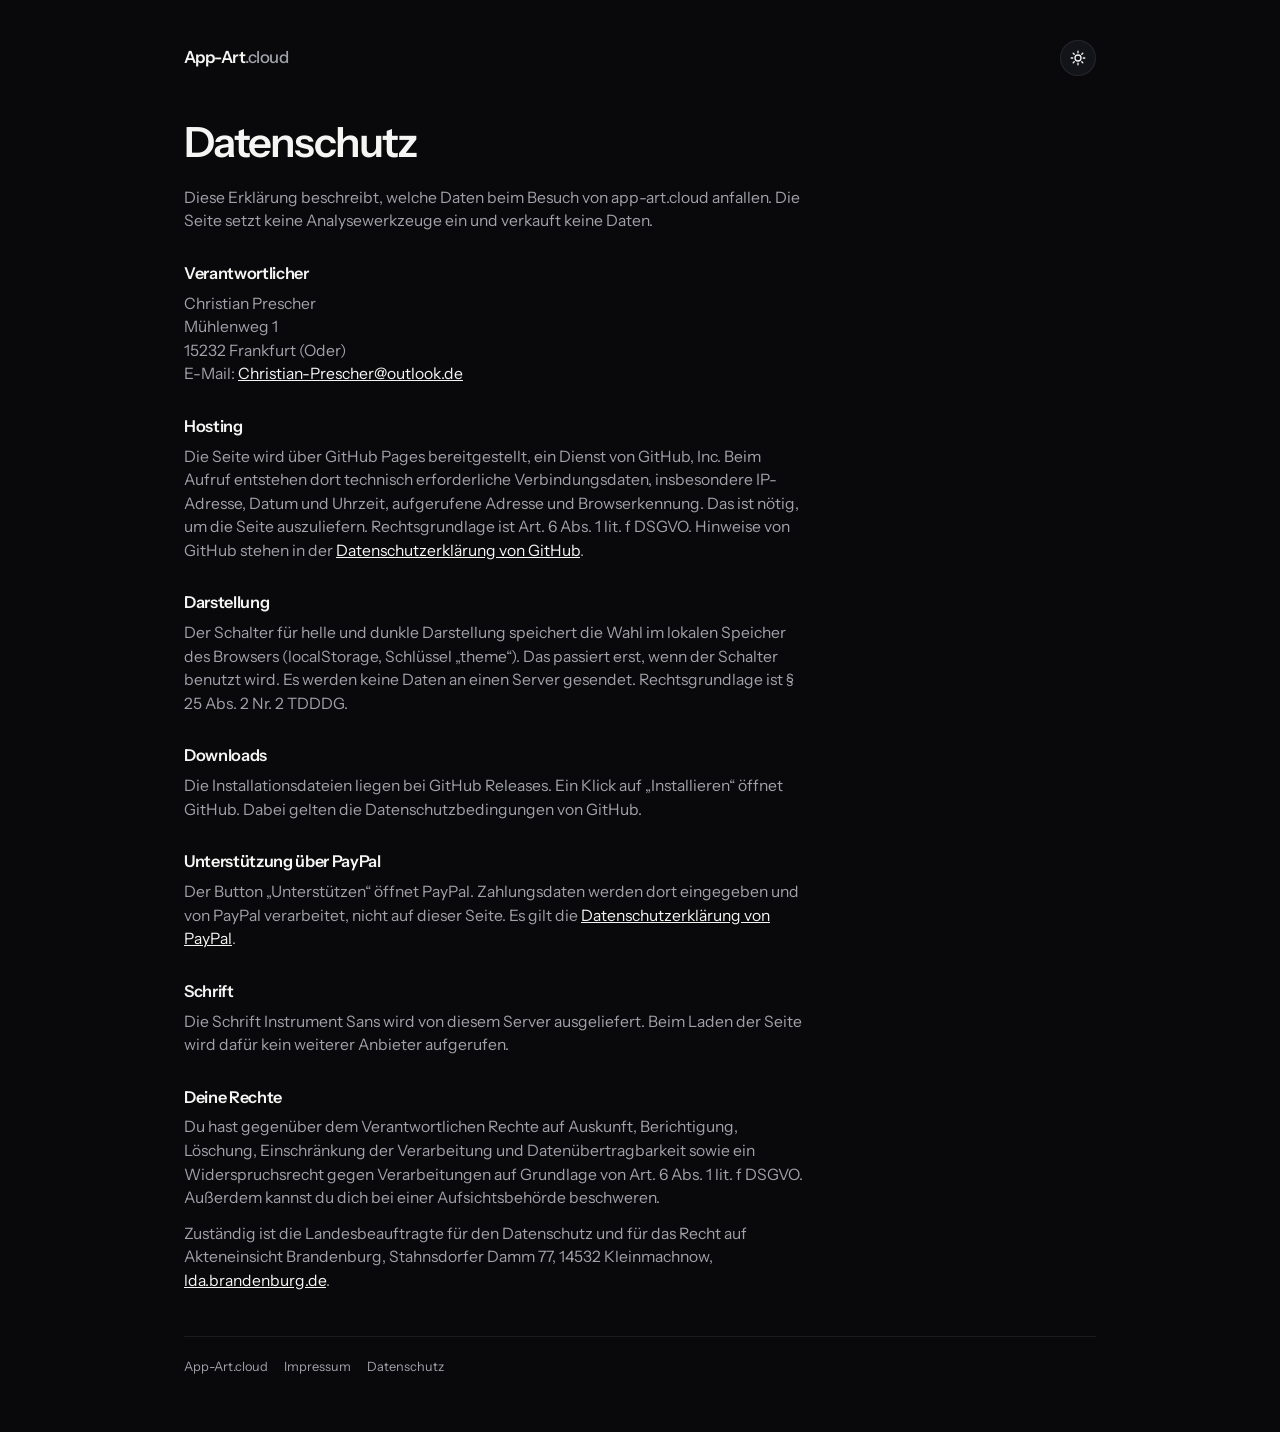
==== datenschutz.html @ 2f068380 "Add imprint and privacy pages, host the font locally The public site names Christian Prescher and ex" ====
<!DOCTYPE html>
<html lang="de">
<head>
    <meta charset="UTF-8">
    <meta name="viewport" content="width=device-width, initial-scale=1.0">
    <title>Datenschutz – App-Art.cloud</title>
    <script>
        try {
            if (localStorage.getItem('theme') === 'light') {
                document.documentElement.classList.add('light');
            }
        } catch (e) {}
    </script>
    <link rel="stylesheet" href="/assets/legal.css">
</head>
<body>
    <div class="page">
        <header class="top">
            <a class="wordmark" href="/">App-Art<span>.cloud</span></a>
            <button class="theme-toggle" id="themeToggle" type="button" aria-pressed="false" aria-label="Helle Darstellung">
                <svg viewBox="0 0 24 24" width="18" height="18" aria-hidden="true" fill="none" stroke="currentColor" stroke-width="1.75" stroke-linecap="round">
                    <circle cx="12" cy="12" r="4"></circle>
                    <path d="M12 3v2M12 19v2M3 12h2M19 12h2M5.6 5.6l1.4 1.4M17 17l1.4 1.4M18.4 5.6 17 7M7 17l-1.4 1.4"></path>
                </svg>
            </button>
        </header>

        <article class="legal">
            <h1>Datenschutz</h1>
            <p>Diese Erklärung beschreibt, welche Daten beim Besuch von app-art.cloud anfallen. Die Seite setzt keine Analysewerkzeuge ein und verkauft keine Daten.</p>

            <h2>Verantwortlicher</h2>
            <address>
                Christian Prescher<br>
                Mühlenweg 1<br>
                15232 Frankfurt (Oder)
            </address>
            <p>E-Mail: <a href="mailto:Christian-Prescher@outlook.de">Christian-Prescher@outlook.de</a></p>

            <h2>Hosting</h2>
            <p>Die Seite wird über GitHub Pages bereitgestellt, ein Dienst von GitHub, Inc. Beim Aufruf entstehen dort technisch erforderliche Verbindungsdaten, insbesondere IP-Adresse, Datum und Uhrzeit, aufgerufene Adresse und Browserkennung. Das ist nötig, um die Seite auszuliefern. Rechtsgrundlage ist Art. 6 Abs. 1 lit. f DSGVO. Hinweise von GitHub stehen in der <a href="https://docs.github.com/en/site-policy/privacy-policies/github-general-privacy-statement" target="_blank" rel="noopener noreferrer">Datenschutzerklärung von GitHub</a>.</p>

            <h2>Darstellung</h2>
            <p>Der Schalter für helle und dunkle Darstellung speichert die Wahl im lokalen Speicher des Browsers (localStorage, Schlüssel „theme“). Das passiert erst, wenn der Schalter benutzt wird. Es werden keine Daten an einen Server gesendet. Rechtsgrundlage ist § 25 Abs. 2 Nr. 2 TDDDG.</p>

            <h2>Downloads</h2>
            <p>Die Installationsdateien liegen bei GitHub Releases. Ein Klick auf „Installieren“ öffnet GitHub. Dabei gelten die Datenschutzbedingungen von GitHub.</p>

            <h2>Unterstützung über PayPal</h2>
            <p>Der Button „Unterstützen“ öffnet PayPal. Zahlungsdaten werden dort eingegeben und von PayPal verarbeitet, nicht auf dieser Seite. Es gilt die <a href="https://www.paypal.com/de/legalhub/privacy-full" target="_blank" rel="noopener noreferrer">Datenschutzerklärung von PayPal</a>.</p>

            <h2>Schrift</h2>
            <p>Die Schrift Instrument Sans wird von diesem Server ausgeliefert. Beim Laden der Seite wird dafür kein weiterer Anbieter aufgerufen.</p>

            <h2>Deine Rechte</h2>
            <p>Du hast gegenüber dem Verantwortlichen Rechte auf Auskunft, Berichtigung, Löschung, Einschränkung der Verarbeitung und Datenübertragbarkeit sowie ein Widerspruchsrecht gegen Verarbeitungen auf Grundlage von Art. 6 Abs. 1 lit. f DSGVO. Außerdem kannst du dich bei einer Aufsichtsbehörde beschweren.</p>
            <p>Zuständig ist die Landesbeauftragte für den Datenschutz und für das Recht auf Akteneinsicht Brandenburg, Stahnsdorfer Damm 77, 14532 Kleinmachnow, <a href="https://www.lda.brandenburg.de" target="_blank" rel="noopener noreferrer">lda.brandenburg.de</a>.</p>
        </article>

        <footer>
            <a href="/">App-Art.cloud</a>
            <a href="/impressum.html">Impressum</a>
            <a href="/datenschutz.html">Datenschutz</a>
        </footer>
    </div>
    <script src="/assets/theme.js"></script>
</body>
</html>
---- assets/legal.css ----
@font-face {
    font-family: "Instrument Sans";
    font-style: normal;
    font-weight: 400;
    font-display: swap;
    src: url("/assets/fonts/instrument-sans-latin-400-normal.woff2") format("woff2");
}
@font-face {
    font-family: "Instrument Sans";
    font-style: normal;
    font-weight: 500;
    font-display: swap;
    src: url("/assets/fonts/instrument-sans-latin-500-normal.woff2") format("woff2");
}
@font-face {
    font-family: "Instrument Sans";
    font-style: normal;
    font-weight: 600;
    font-display: swap;
    src: url("/assets/fonts/instrument-sans-latin-600-normal.woff2") format("woff2");
}

:root {
    --bg: #09090b;
    --card: #12141a;
    --text: #f5f5f4;
    --muted: #a1a1aa;
    --border: rgba(255, 255, 255, 0.08);
    --border-strong: rgba(255, 255, 255, 0.16);
    --focus: #f5f5f4;
}
html.light {
    --bg: #f6f5f3;
    --card: #ffffff;
    --text: #18181b;
    --muted: #71717a;
    --border: #e7e5e4;
    --border-strong: #d6d3d1;
    --focus: #18181b;
}

* { margin: 0; padding: 0; box-sizing: border-box; }

body {
    font-family: "Instrument Sans", system-ui, sans-serif;
    background: var(--bg);
    color: var(--text);
    min-height: 100vh;
    line-height: 1.5;
}

.page {
    max-width: 960px;
    margin: 0 auto;
    padding: 2.5rem 1.5rem 3.5rem;
}

.top {
    display: flex;
    align-items: center;
    justify-content: space-between;
    gap: 1rem;
    margin-bottom: 2.75rem;
}

.wordmark {
    color: var(--text);
    text-decoration: none;
    font-size: 1.05rem;
    font-weight: 600;
    letter-spacing: -0.03em;
}

.wordmark span {
    color: var(--muted);
    font-weight: 500;
}

.theme-toggle {
    width: 36px;
    height: 36px;
    border-radius: 999px;
    border: 1px solid var(--border);
    background: var(--card);
    color: var(--text);
    cursor: pointer;
    display: inline-flex;
    align-items: center;
    justify-content: center;
}

.theme-toggle:hover { border-color: var(--border-strong); }

.legal h1 {
    font-size: clamp(2rem, 4vw, 2.6rem);
    font-weight: 600;
    letter-spacing: -0.04em;
    line-height: 1.1;
    margin-bottom: 1.25rem;
}

.legal h2 {
    font-size: 1.02rem;
    font-weight: 600;
    letter-spacing: -0.02em;
    margin: 1.75rem 0 0.4rem;
}

.legal p,
.legal address {
    color: var(--muted);
    font-style: normal;
    font-size: 0.98rem;
    max-width: 62ch;
}

.legal p + p { margin-top: 0.75rem; }

.legal a { color: var(--text); }

footer {
    margin-top: 2.75rem;
    padding-top: 1.25rem;
    border-top: 1px solid var(--border);
    color: var(--muted);
    font-size: 0.8rem;
    display: flex;
    flex-wrap: wrap;
    gap: 0.35rem 1rem;
}

footer a {
    color: inherit;
    text-decoration: none;
}

footer a:hover { color: var(--text); }

:focus-visible {
    outline: 2px solid var(--focus);
    outline-offset: 3px;
}

@media (max-width: 640px) {
    .page { padding: 1.5rem 1rem 2.5rem; }
}
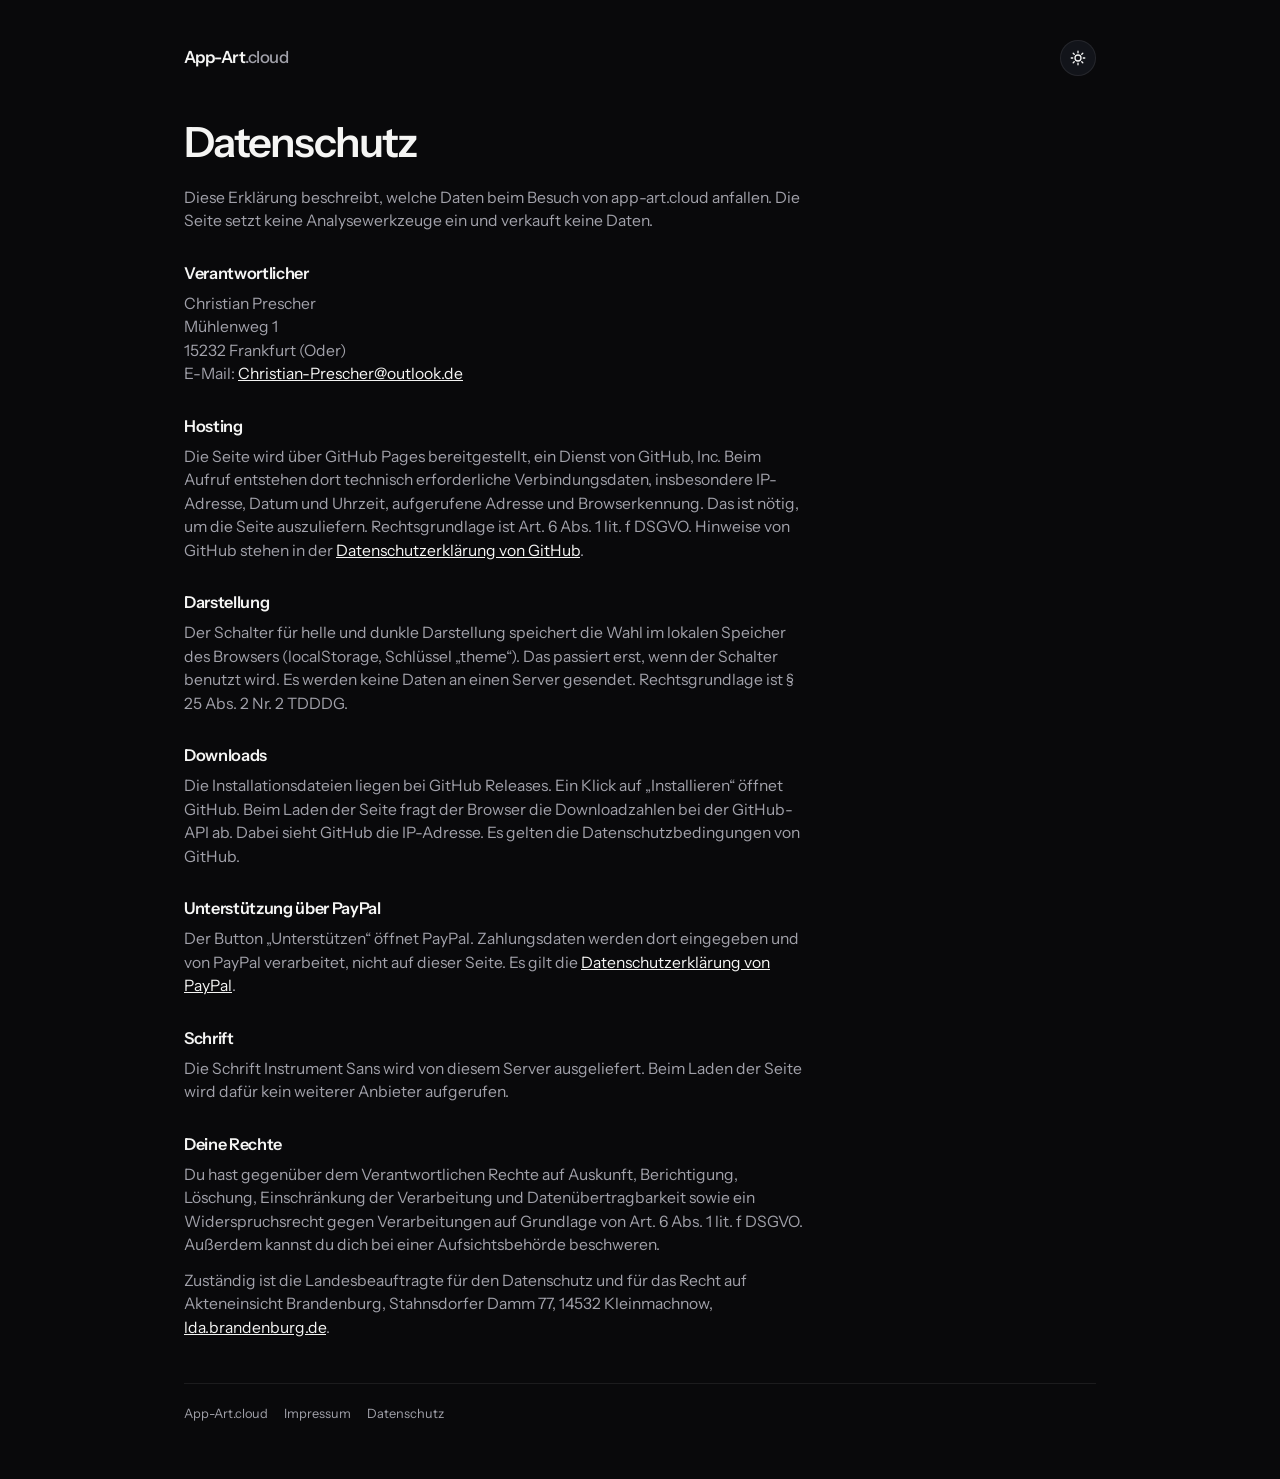
==== commit b4f27e2c: "Show GitHub download counts per app and in total The numbers come from the published release files a" ====
--- a/datenschutz.html
+++ b/datenschutz.html
@@ -44,7 +44,7 @@
             <p>Der Schalter für helle und dunkle Darstellung speichert die Wahl im lokalen Speicher des Browsers (localStorage, Schlüssel „theme“). Das passiert erst, wenn der Schalter benutzt wird. Es werden keine Daten an einen Server gesendet. Rechtsgrundlage ist § 25 Abs. 2 Nr. 2 TDDDG.</p>
 
             <h2>Downloads</h2>
-            <p>Die Installationsdateien liegen bei GitHub Releases. Ein Klick auf „Installieren“ öffnet GitHub. Dabei gelten die Datenschutzbedingungen von GitHub.</p>
+            <p>Die Installationsdateien liegen bei GitHub Releases. Ein Klick auf „Installieren“ öffnet GitHub. Beim Laden der Seite fragt der Browser die Downloadzahlen bei der GitHub-API ab. Dabei sieht GitHub die IP-Adresse. Es gelten die Datenschutzbedingungen von GitHub.</p>
 
             <h2>Unterstützung über PayPal</h2>
             <p>Der Button „Unterstützen“ öffnet PayPal. Zahlungsdaten werden dort eingegeben und von PayPal verarbeitet, nicht auf dieser Seite. Es gilt die <a href="https://www.paypal.com/de/legalhub/privacy-full" target="_blank" rel="noopener noreferrer">Datenschutzerklärung von PayPal</a>.</p>
